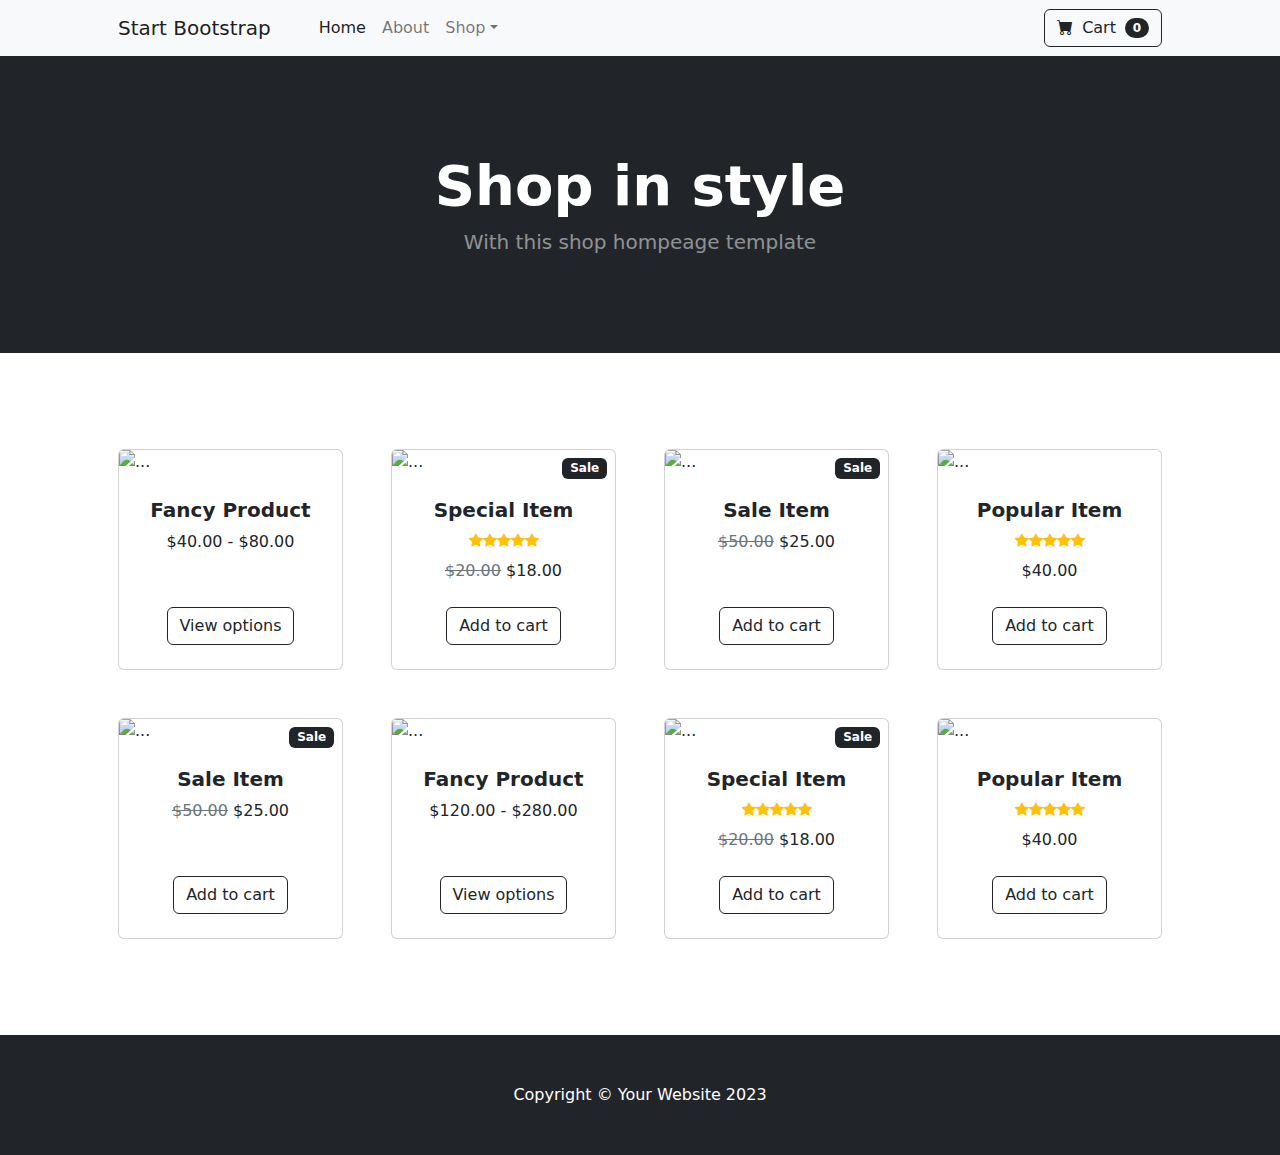
==== index.html @ 6b8b7071 "Definiendo area de trabajo" ====
<!DOCTYPE html>
<html lang="en">
  <head>
    <meta charset="utf-8" />
    <meta
      name="viewport"
      content="width=device-width, initial-scale=1, shrink-to-fit=no"
    />
    <meta name="description" content="" />
    <meta name="author" content="" />
    <title>Shop Homepage - Start Bootstrap Template</title>
    <!-- Favicon-->
    <link rel="icon" type="image/x-icon" href="assets/favicon.ico" />
    <!-- Bootstrap icons-->
    <link
      href="https://cdn.jsdelivr.net/npm/bootstrap-icons@1.5.0/font/bootstrap-icons.css"
      rel="stylesheet"
    />
    <!-- Core theme CSS (includes Bootstrap)-->
    <link href="css/styles.css" rel="stylesheet" />
  </head>
  <body>
    <!-- Navigation-->
    <nav class="navbar navbar-expand-lg navbar-light bg-light">
      <div class="container px-4 px-lg-5">
        <a class="navbar-brand" href="#!">Start Bootstrap</a>
        <button
          class="navbar-toggler"
          type="button"
          data-bs-toggle="collapse"
          data-bs-target="#navbarSupportedContent"
          aria-controls="navbarSupportedContent"
          aria-expanded="false"
          aria-label="Toggle navigation"
        >
          <span class="navbar-toggler-icon"></span>
        </button>
        <div class="collapse navbar-collapse" id="navbarSupportedContent">
          <ul class="navbar-nav me-auto mb-2 mb-lg-0 ms-lg-4">
            <li class="nav-item">
              <a class="nav-link active" aria-current="page" href="#!">Home</a>
            </li>
            <li class="nav-item"><a class="nav-link" href="#!">About</a></li>
            <li class="nav-item dropdown">
              <a
                class="nav-link dropdown-toggle"
                id="navbarDropdown"
                href="#"
                role="button"
                data-bs-toggle="dropdown"
                aria-expanded="false"
                >Shop</a
              >
              <ul class="dropdown-menu" aria-labelledby="navbarDropdown">
                <li><a class="dropdown-item" href="#!">All Products</a></li>
                <li><hr class="dropdown-divider" /></li>
                <li><a class="dropdown-item" href="#!">Popular Items</a></li>
                <li><a class="dropdown-item" href="#!">New Arrivals</a></li>
              </ul>
            </li>
          </ul>
          <form class="d-flex">
            <button class="btn btn-outline-dark" type="submit">
              <i class="bi-cart-fill me-1"></i>
              Cart
              <span class="badge bg-dark text-white ms-1 rounded-pill">0</span>
            </button>
          </form>
        </div>
      </div>
    </nav>
    <!-- Header-->
    <header class="bg-dark py-5">
      <div class="container px-4 px-lg-5 my-5">
        <div class="text-center text-white">
          <h1 class="display-4 fw-bolder">Shop in style</h1>
          <p class="lead fw-normal text-white-50 mb-0">
            With this shop hompeage template
          </p>
        </div>
      </div>
    </header>
    <!-- Section-->
    <section class="py-5">
      <div class="container px-4 px-lg-5 mt-5">
        <div
          class="row gx-4 gx-lg-5 row-cols-2 row-cols-md-3 row-cols-xl-4 justify-content-center"
        >
          <div class="col mb-5">
            <div class="card h-100">
              <!-- Product image-->
              <img
                class="card-img-top"
                src="https://dummyimage.com/450x300/dee2e6/6c757d.jpg"
                alt="..."
              />
              <!-- Product details-->
              <div class="card-body p-4">
                <div class="text-center">
                  <!-- Product name-->
                  <h5 class="fw-bolder">Fancy Product</h5>
                  <!-- Product price-->
                  $40.00 - $80.00
                </div>
              </div>
              <!-- Product actions-->
              <div class="card-footer p-4 pt-0 border-top-0 bg-transparent">
                <div class="text-center">
                  <a class="btn btn-outline-dark mt-auto" href="#"
                    >View options</a
                  >
                </div>
              </div>
            </div>
          </div>
          <div class="col mb-5">
            <div class="card h-100">
              <!-- Sale badge-->
              <div
                class="badge bg-dark text-white position-absolute"
                style="top: 0.5rem; right: 0.5rem"
              >
                Sale
              </div>
              <!-- Product image-->
              <img
                class="card-img-top"
                src="https://dummyimage.com/450x300/dee2e6/6c757d.jpg"
                alt="..."
              />
              <!-- Product details-->
              <div class="card-body p-4">
                <div class="text-center">
                  <!-- Product name-->
                  <h5 class="fw-bolder">Special Item</h5>
                  <!-- Product reviews-->
                  <div
                    class="d-flex justify-content-center small text-warning mb-2"
                  >
                    <div class="bi-star-fill"></div>
                    <div class="bi-star-fill"></div>
                    <div class="bi-star-fill"></div>
                    <div class="bi-star-fill"></div>
                    <div class="bi-star-fill"></div>
                  </div>
                  <!-- Product price-->
                  <span class="text-muted text-decoration-line-through"
                    >$20.00</span
                  >
                  $18.00
                </div>
              </div>
              <!-- Product actions-->
              <div class="card-footer p-4 pt-0 border-top-0 bg-transparent">
                <div class="text-center">
                  <a class="btn btn-outline-dark mt-auto" href="#"
                    >Add to cart</a
                  >
                </div>
              </div>
            </div>
          </div>
          <div class="col mb-5">
            <div class="card h-100">
              <!-- Sale badge-->
              <div
                class="badge bg-dark text-white position-absolute"
                style="top: 0.5rem; right: 0.5rem"
              >
                Sale
              </div>
              <!-- Product image-->
              <img
                class="card-img-top"
                src="https://dummyimage.com/450x300/dee2e6/6c757d.jpg"
                alt="..."
              />
              <!-- Product details-->
              <div class="card-body p-4">
                <div class="text-center">
                  <!-- Product name-->
                  <h5 class="fw-bolder">Sale Item</h5>
                  <!-- Product price-->
                  <span class="text-muted text-decoration-line-through"
                    >$50.00</span
                  >
                  $25.00
                </div>
              </div>
              <!-- Product actions-->
              <div class="card-footer p-4 pt-0 border-top-0 bg-transparent">
                <div class="text-center">
                  <a class="btn btn-outline-dark mt-auto" href="#"
                    >Add to cart</a
                  >
                </div>
              </div>
            </div>
          </div>
          <div class="col mb-5">
            <div class="card h-100">
              <!-- Product image-->
              <img
                class="card-img-top"
                src="https://dummyimage.com/450x300/dee2e6/6c757d.jpg"
                alt="..."
              />
              <!-- Product details-->
              <div class="card-body p-4">
                <div class="text-center">
                  <!-- Product name-->
                  <h5 class="fw-bolder">Popular Item</h5>
                  <!-- Product reviews-->
                  <div
                    class="d-flex justify-content-center small text-warning mb-2"
                  >
                    <div class="bi-star-fill"></div>
                    <div class="bi-star-fill"></div>
                    <div class="bi-star-fill"></div>
                    <div class="bi-star-fill"></div>
                    <div class="bi-star-fill"></div>
                  </div>
                  <!-- Product price-->
                  $40.00
                </div>
              </div>
              <!-- Product actions-->
              <div class="card-footer p-4 pt-0 border-top-0 bg-transparent">
                <div class="text-center">
                  <a class="btn btn-outline-dark mt-auto" href="#"
                    >Add to cart</a
                  >
                </div>
              </div>
            </div>
          </div>
          <div class="col mb-5">
            <div class="card h-100">
              <!-- Sale badge-->
              <div
                class="badge bg-dark text-white position-absolute"
                style="top: 0.5rem; right: 0.5rem"
              >
                Sale
              </div>
              <!-- Product image-->
              <img
                class="card-img-top"
                src="https://dummyimage.com/450x300/dee2e6/6c757d.jpg"
                alt="..."
              />
              <!-- Product details-->
              <div class="card-body p-4">
                <div class="text-center">
                  <!-- Product name-->
                  <h5 class="fw-bolder">Sale Item</h5>
                  <!-- Product price-->
                  <span class="text-muted text-decoration-line-through"
                    >$50.00</span
                  >
                  $25.00
                </div>
              </div>
              <!-- Product actions-->
              <div class="card-footer p-4 pt-0 border-top-0 bg-transparent">
                <div class="text-center">
                  <a class="btn btn-outline-dark mt-auto" href="#"
                    >Add to cart</a
                  >
                </div>
              </div>
            </div>
          </div>
          <div class="col mb-5">
            <div class="card h-100">
              <!-- Product image-->
              <img
                class="card-img-top"
                src="https://dummyimage.com/450x300/dee2e6/6c757d.jpg"
                alt="..."
              />
              <!-- Product details-->
              <div class="card-body p-4">
                <div class="text-center">
                  <!-- Product name-->
                  <h5 class="fw-bolder">Fancy Product</h5>
                  <!-- Product price-->
                  $120.00 - $280.00
                </div>
              </div>
              <!-- Product actions-->
              <div class="card-footer p-4 pt-0 border-top-0 bg-transparent">
                <div class="text-center">
                  <a class="btn btn-outline-dark mt-auto" href="#"
                    >View options</a
                  >
                </div>
              </div>
            </div>
          </div>
          <div class="col mb-5">
            <div class="card h-100">
              <!-- Sale badge-->
              <div
                class="badge bg-dark text-white position-absolute"
                style="top: 0.5rem; right: 0.5rem"
              >
                Sale
              </div>
              <!-- Product image-->
              <img
                class="card-img-top"
                src="https://dummyimage.com/450x300/dee2e6/6c757d.jpg"
                alt="..."
              />
              <!-- Product details-->
              <div class="card-body p-4">
                <div class="text-center">
                  <!-- Product name-->
                  <h5 class="fw-bolder">Special Item</h5>
                  <!-- Product reviews-->
                  <div
                    class="d-flex justify-content-center small text-warning mb-2"
                  >
                    <div class="bi-star-fill"></div>
                    <div class="bi-star-fill"></div>
                    <div class="bi-star-fill"></div>
                    <div class="bi-star-fill"></div>
                    <div class="bi-star-fill"></div>
                  </div>
                  <!-- Product price-->
                  <span class="text-muted text-decoration-line-through"
                    >$20.00</span
                  >
                  $18.00
                </div>
              </div>
              <!-- Product actions-->
              <div class="card-footer p-4 pt-0 border-top-0 bg-transparent">
                <div class="text-center">
                  <a class="btn btn-outline-dark mt-auto" href="#"
                    >Add to cart</a
                  >
                </div>
              </div>
            </div>
          </div>
          <div class="col mb-5">
            <div class="card h-100">
              <!-- Product image-->
              <img
                class="card-img-top"
                src="https://dummyimage.com/450x300/dee2e6/6c757d.jpg"
                alt="..."
              />
              <!-- Product details-->
              <div class="card-body p-4">
                <div class="text-center">
                  <!-- Product name-->
                  <h5 class="fw-bolder">Popular Item</h5>
                  <!-- Product reviews-->
                  <div
                    class="d-flex justify-content-center small text-warning mb-2"
                  >
                    <div class="bi-star-fill"></div>
                    <div class="bi-star-fill"></div>
                    <div class="bi-star-fill"></div>
                    <div class="bi-star-fill"></div>
                    <div class="bi-star-fill"></div>
                  </div>
                  <!-- Product price-->
                  $40.00
                </div>
              </div>
              <!-- Product actions-->
              <div class="card-footer p-4 pt-0 border-top-0 bg-transparent">
                <div class="text-center">
                  <a class="btn btn-outline-dark mt-auto" href="#"
                    >Add to cart</a
                  >
                </div>
              </div>
            </div>
          </div>
        </div>
      </div>
    </section>
    <!-- Footer-->
    <footer class="py-5 bg-dark">
      <div class="container">
        <p class="m-0 text-center text-white">
          Copyright &copy; Your Website 2023
        </p>
      </div>
    </footer>
    <!-- Bootstrap core JS-->
    <script src="https://cdn.jsdelivr.net/npm/bootstrap@5.2.3/dist/js/bootstrap.bundle.min.js"></script>
    <!-- Core theme JS-->
    <script src="js/scripts.js"></script>
  </body>
</html>
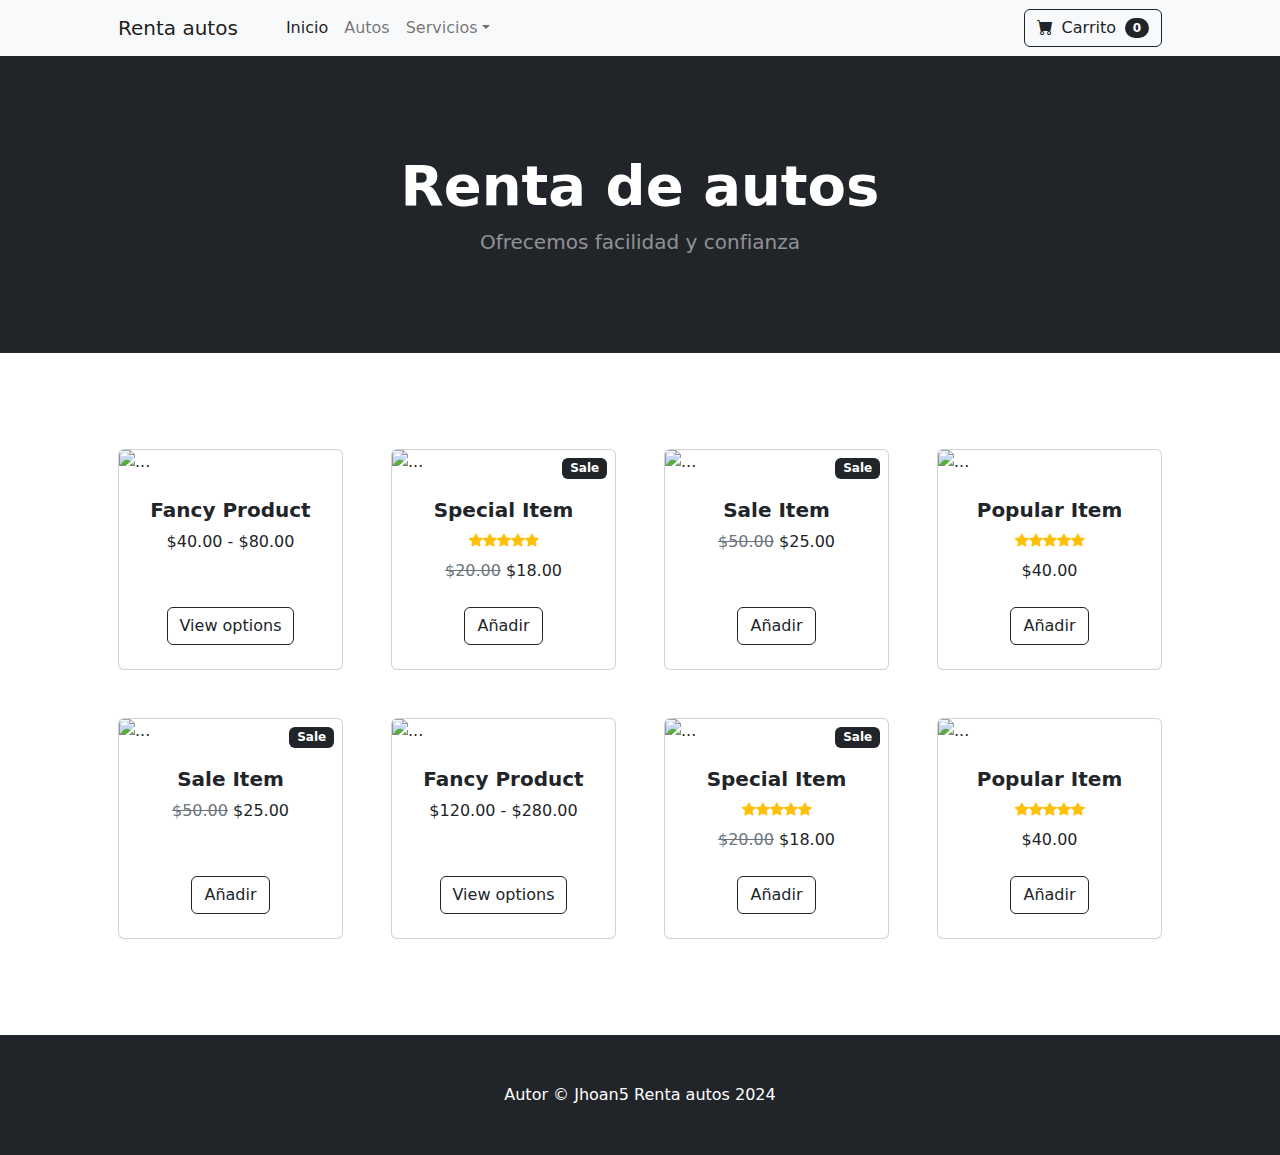
==== commit 494af0a7: "Agrego páginas de servicio de mantenimiento" ====
--- a/index.html
+++ b/index.html
@@ -1,5 +1,5 @@
 <!DOCTYPE html>
-<html lang="en">
+<html lang="es">
   <head>
     <meta charset="utf-8" />
     <meta
@@ -8,7 +8,7 @@
     />
     <meta name="description" content="" />
     <meta name="author" content="" />
-    <title>Shop Homepage - Start Bootstrap Template</title>
+    <title>renta autos</title>
     <!-- Favicon-->
     <link rel="icon" type="image/x-icon" href="assets/favicon.ico" />
     <!-- Bootstrap icons-->
@@ -23,7 +23,7 @@
     <!-- Navigation-->
     <nav class="navbar navbar-expand-lg navbar-light bg-light">
       <div class="container px-4 px-lg-5">
-        <a class="navbar-brand" href="#!">Start Bootstrap</a>
+        <a class="navbar-brand" href="#!">Renta autos</a>
         <button
           class="navbar-toggler"
           type="button"
@@ -38,9 +38,9 @@
         <div class="collapse navbar-collapse" id="navbarSupportedContent">
           <ul class="navbar-nav me-auto mb-2 mb-lg-0 ms-lg-4">
             <li class="nav-item">
-              <a class="nav-link active" aria-current="page" href="#!">Home</a>
+              <a class="nav-link active" aria-current="page" href="./index.html">Inicio</a>
             </li>
-            <li class="nav-item"><a class="nav-link" href="#!">About</a></li>
+            <li class="nav-item"><a class="nav-link" href="./index.html#autos">Autos</a></li>
             <li class="nav-item dropdown">
               <a
                 class="nav-link dropdown-toggle"
@@ -49,20 +49,19 @@
                 role="button"
                 data-bs-toggle="dropdown"
                 aria-expanded="false"
-                >Shop</a
+                >Servicios</a
               >
               <ul class="dropdown-menu" aria-labelledby="navbarDropdown">
-                <li><a class="dropdown-item" href="#!">All Products</a></li>
-                <li><hr class="dropdown-divider" /></li>
-                <li><a class="dropdown-item" href="#!">Popular Items</a></li>
-                <li><a class="dropdown-item" href="#!">New Arrivals</a></li>
+                <li><a class="dropdown-item" href="./mantenimiento.html">Mantenimiento</a></li>
+                <li><a class="dropdown-item" href="./alineacionYbalanceo.html">Alineación y balanceo</a></li>
+                <li><a class="dropdown-item" href="./montallantas.html">Montallantas</a></li>
               </ul>
             </li>
           </ul>
           <form class="d-flex">
-            <button class="btn btn-outline-dark" type="submit">
+            <button class="btn btn-outline-dark" type="button">
               <i class="bi-cart-fill me-1"></i>
-              Cart
+              Carrito
               <span class="badge bg-dark text-white ms-1 rounded-pill">0</span>
             </button>
           </form>
@@ -73,15 +72,15 @@
     <header class="bg-dark py-5">
       <div class="container px-4 px-lg-5 my-5">
         <div class="text-center text-white">
-          <h1 class="display-4 fw-bolder">Shop in style</h1>
+          <h1 class="display-4 fw-bolder">Renta de autos</h1>
           <p class="lead fw-normal text-white-50 mb-0">
-            With this shop hompeage template
+            Ofrecemos facilidad y confianza
           </p>
         </div>
       </div>
     </header>
     <!-- Section-->
-    <section class="py-5">
+    <section class="py-5" id="autos">
       <div class="container px-4 px-lg-5 mt-5">
         <div
           class="row gx-4 gx-lg-5 row-cols-2 row-cols-md-3 row-cols-xl-4 justify-content-center"
@@ -154,7 +153,7 @@
               <div class="card-footer p-4 pt-0 border-top-0 bg-transparent">
                 <div class="text-center">
                   <a class="btn btn-outline-dark mt-auto" href="#"
-                    >Add to cart</a
+                    >Añadir</a
                   >
                 </div>
               </div>
@@ -191,7 +190,7 @@
               <div class="card-footer p-4 pt-0 border-top-0 bg-transparent">
                 <div class="text-center">
                   <a class="btn btn-outline-dark mt-auto" href="#"
-                    >Add to cart</a
+                    >Añadir</a
                   >
                 </div>
               </div>
@@ -228,7 +227,7 @@
               <div class="card-footer p-4 pt-0 border-top-0 bg-transparent">
                 <div class="text-center">
                   <a class="btn btn-outline-dark mt-auto" href="#"
-                    >Add to cart</a
+                    >Añadir</a
                   >
                 </div>
               </div>
@@ -265,7 +264,7 @@
               <div class="card-footer p-4 pt-0 border-top-0 bg-transparent">
                 <div class="text-center">
                   <a class="btn btn-outline-dark mt-auto" href="#"
-                    >Add to cart</a
+                    >Añadir</a
                   >
                 </div>
               </div>
@@ -339,7 +338,7 @@
               <div class="card-footer p-4 pt-0 border-top-0 bg-transparent">
                 <div class="text-center">
                   <a class="btn btn-outline-dark mt-auto" href="#"
-                    >Add to cart</a
+                    >Añadir</a
                   >
                 </div>
               </div>
@@ -376,7 +375,7 @@
               <div class="card-footer p-4 pt-0 border-top-0 bg-transparent">
                 <div class="text-center">
                   <a class="btn btn-outline-dark mt-auto" href="#"
-                    >Add to cart</a
+                    >Añadir</a
                   >
                 </div>
               </div>
@@ -389,7 +388,7 @@
     <footer class="py-5 bg-dark">
       <div class="container">
         <p class="m-0 text-center text-white">
-          Copyright &copy; Your Website 2023
+          Autor &copy; Jhoan5 Renta autos 2024
         </p>
       </div>
     </footer>
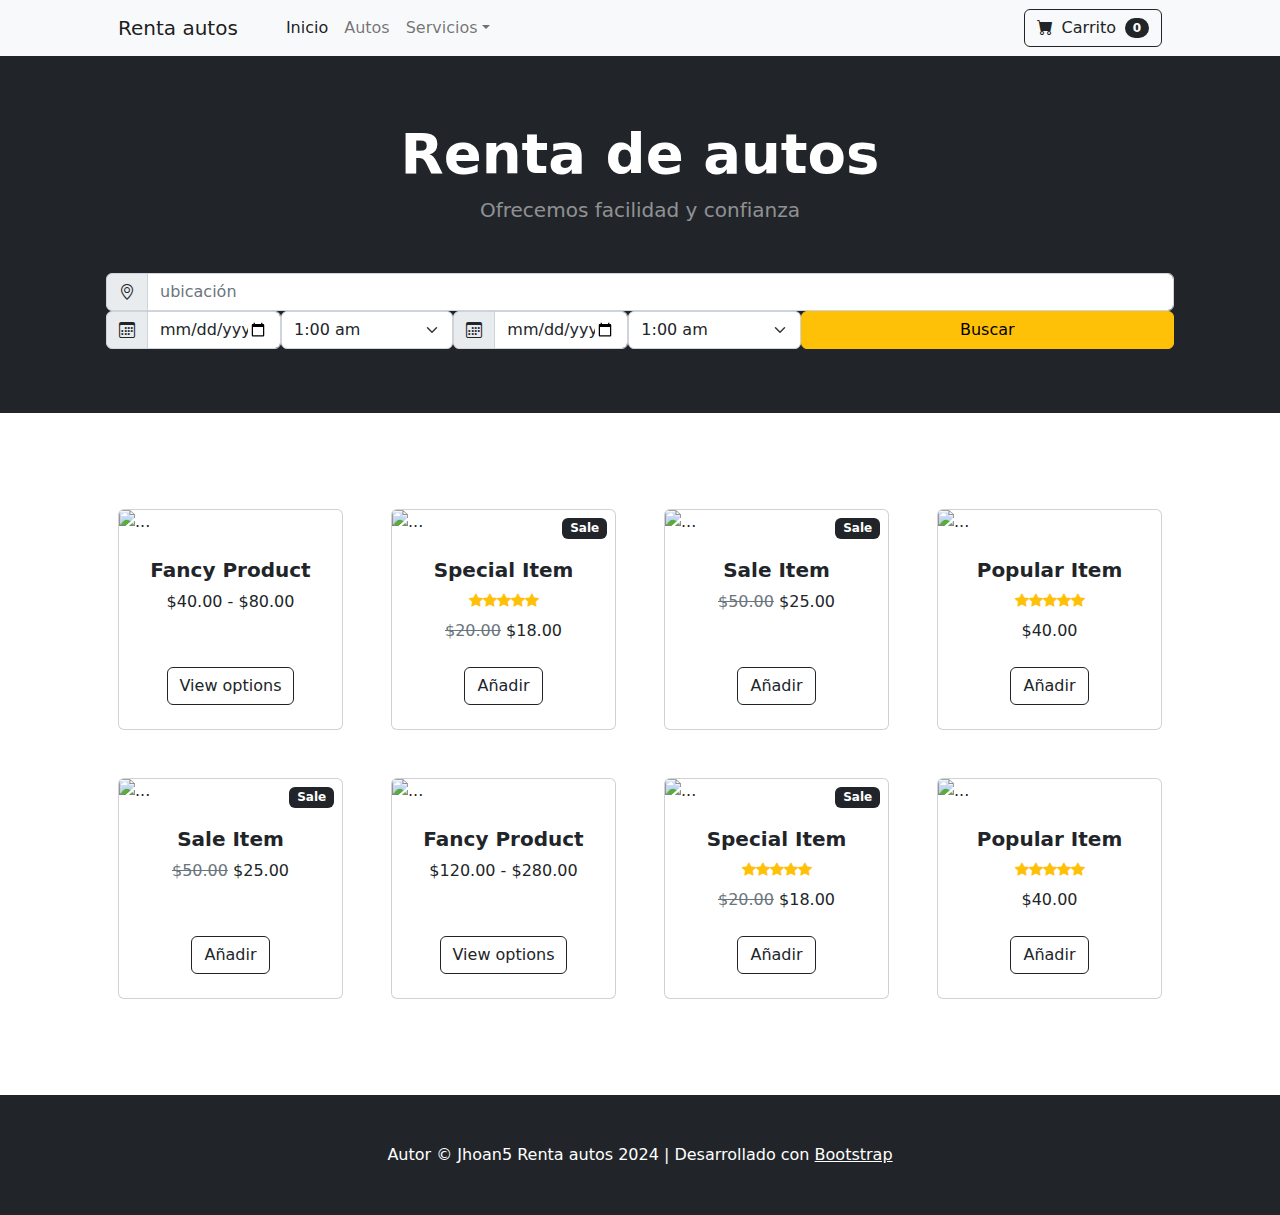
==== commit 35912c69: "Agrego formulario de busqueda" ====
--- a/index.html
+++ b/index.html
@@ -38,9 +38,13 @@
         <div class="collapse navbar-collapse" id="navbarSupportedContent">
           <ul class="navbar-nav me-auto mb-2 mb-lg-0 ms-lg-4">
             <li class="nav-item">
-              <a class="nav-link active" aria-current="page" href="./index.html">Inicio</a>
+              <a class="nav-link active" aria-current="page" href="./index.html"
+                >Inicio</a
+              >
             </li>
-            <li class="nav-item"><a class="nav-link" href="./index.html#autos">Autos</a></li>
+            <li class="nav-item">
+              <a class="nav-link" href="./index.html#autos">Autos</a>
+            </li>
             <li class="nav-item dropdown">
               <a
                 class="nav-link dropdown-toggle"
@@ -52,9 +56,21 @@
                 >Servicios</a
               >
               <ul class="dropdown-menu" aria-labelledby="navbarDropdown">
-                <li><a class="dropdown-item" href="./mantenimiento.html">Mantenimiento</a></li>
-                <li><a class="dropdown-item" href="./alineacionYbalanceo.html">Alineación y balanceo</a></li>
-                <li><a class="dropdown-item" href="./montallantas.html">Montallantas</a></li>
+                <li>
+                  <a class="dropdown-item" href="./mantenimiento.html"
+                    >Mantenimiento</a
+                  >
+                </li>
+                <li>
+                  <a class="dropdown-item" href="./alineacionYbalanceo.html"
+                    >Alineación y balanceo</a
+                  >
+                </li>
+                <li>
+                  <a class="dropdown-item" href="./montallantas.html"
+                    >Montallantas</a
+                  >
+                </li>
               </ul>
             </li>
           </ul>
@@ -70,12 +86,88 @@
     </nav>
     <!-- Header-->
     <header class="bg-dark py-5">
-      <div class="container px-4 px-lg-5 my-5">
+      <div class="container px-3 px-lg-5 my-3">
         <div class="text-center text-white">
           <h1 class="display-4 fw-bolder">Renta de autos</h1>
           <p class="lead fw-normal text-white-50 mb-0">
             Ofrecemos facilidad y confianza
           </p>
+          <form class="row pt-5">
+            <div class="input-group p-0 col-lg-3">
+              <span class="bi bi-geo-alt input-group-text"></span>
+              <input type="text" class="form-control" placeholder="ubicación" />
+            </div>
+
+            <div class="d-flex col p-0">
+              <div class="input-group p-0 col">
+                <span class="bi bi-calendar3 input-group-text"></span>
+                <input type="date" class="form-control" />
+              </div>
+              <div class="input-group p-0 col">
+                <select class="form-select">
+                  <option value="">1:00 am</option>
+                  <option value="">2:00 am</option>
+                  <option value="">3:00 am</option>
+                  <option value="">4:00 am</option>
+                  <option value="">5:00 am</option>
+                  <option value="">6:00 am</option>
+                  <option value="">7:00 am</option>
+                  <option value="">8:00 am</option>
+                  <option value="">9:00 am</option>
+                  <option value="">10:00 am</option>
+                  <option value="">11:00 am</option>
+                  <option value="">Medio dia</option>
+                  <option value="">1:00 pm</option>
+                  <option value="">2:00 pm</option>
+                  <option value="">3:00 pm</option>
+                  <option value="">4:00 pm</option>
+                  <option value="">5:00 pm</option>
+                  <option value="">6:00 pm</option>
+                  <option value="">7:00 pm</option>
+                  <option value="">8:00 pm</option>
+                  <option value="">9:00 pm</option>
+                  <option value="">10:00 pm</option>
+                  <option value="">11:00 pm</option>
+                  <option value="">Media noche</option>
+                </select>
+              </div>
+            </div>
+            <div class="d-flex col p-0">
+              <div class="input-group p-0 col">
+                <span class="bi bi-calendar3 input-group-text"></span>
+                <input type="date" class="form-control" />
+              </div>
+              <div class="input-group p-0 col">
+                <select class="form-select">
+                  <option value="">1:00 am</option>
+                  <option value="">2:00 am</option>
+                  <option value="">3:00 am</option>
+                  <option value="">4:00 am</option>
+                  <option value="">5:00 am</option>
+                  <option value="">6:00 am</option>
+                  <option value="">7:00 am</option>
+                  <option value="">8:00 am</option>
+                  <option value="">9:00 am</option>
+                  <option value="">10:00 am</option>
+                  <option value="">11:00 am</option>
+                  <option value="">Medio dia</option>
+                  <option value="">1:00 pm</option>
+                  <option value="">2:00 pm</option>
+                  <option value="">3:00 pm</option>
+                  <option value="">4:00 pm</option>
+                  <option value="">5:00 pm</option>
+                  <option value="">6:00 pm</option>
+                  <option value="">7:00 pm</option>
+                  <option value="">8:00 pm</option>
+                  <option value="">9:00 pm</option>
+                  <option value="">10:00 pm</option>
+                  <option value="">11:00 pm</option>
+                  <option value="">Media noche</option>
+                </select>
+              </div>
+            </div>
+            <button type="button" class="btn btn-warning col">Buscar</button>
+          </form>
         </div>
       </div>
     </header>
@@ -152,9 +244,7 @@
               <!-- Product actions-->
               <div class="card-footer p-4 pt-0 border-top-0 bg-transparent">
                 <div class="text-center">
-                  <a class="btn btn-outline-dark mt-auto" href="#"
-                    >Añadir</a
-                  >
+                  <a class="btn btn-outline-dark mt-auto" href="#">Añadir</a>
                 </div>
               </div>
             </div>
@@ -189,9 +279,7 @@
               <!-- Product actions-->
               <div class="card-footer p-4 pt-0 border-top-0 bg-transparent">
                 <div class="text-center">
-                  <a class="btn btn-outline-dark mt-auto" href="#"
-                    >Añadir</a
-                  >
+                  <a class="btn btn-outline-dark mt-auto" href="#">Añadir</a>
                 </div>
               </div>
             </div>
@@ -226,9 +314,7 @@
               <!-- Product actions-->
               <div class="card-footer p-4 pt-0 border-top-0 bg-transparent">
                 <div class="text-center">
-                  <a class="btn btn-outline-dark mt-auto" href="#"
-                    >Añadir</a
-                  >
+                  <a class="btn btn-outline-dark mt-auto" href="#">Añadir</a>
                 </div>
               </div>
             </div>
@@ -263,9 +349,7 @@
               <!-- Product actions-->
               <div class="card-footer p-4 pt-0 border-top-0 bg-transparent">
                 <div class="text-center">
-                  <a class="btn btn-outline-dark mt-auto" href="#"
-                    >Añadir</a
-                  >
+                  <a class="btn btn-outline-dark mt-auto" href="#">Añadir</a>
                 </div>
               </div>
             </div>
@@ -337,9 +421,7 @@
               <!-- Product actions-->
               <div class="card-footer p-4 pt-0 border-top-0 bg-transparent">
                 <div class="text-center">
-                  <a class="btn btn-outline-dark mt-auto" href="#"
-                    >Añadir</a
-                  >
+                  <a class="btn btn-outline-dark mt-auto" href="#">Añadir</a>
                 </div>
               </div>
             </div>
@@ -374,9 +456,7 @@
               <!-- Product actions-->
               <div class="card-footer p-4 pt-0 border-top-0 bg-transparent">
                 <div class="text-center">
-                  <a class="btn btn-outline-dark mt-auto" href="#"
-                    >Añadir</a
-                  >
+                  <a class="btn btn-outline-dark mt-auto" href="#">Añadir</a>
                 </div>
               </div>
             </div>
@@ -388,7 +468,7 @@
     <footer class="py-5 bg-dark">
       <div class="container">
         <p class="m-0 text-center text-white">
-          Autor &copy; Jhoan5 Renta autos 2024
+          Autor &copy; Jhoan5 Renta autos 2024 | Desarrollado con <a href="https://getbootstrap.com/" class="text-white" target="_blank">Bootstrap</a>
         </p>
       </div>
     </footer>
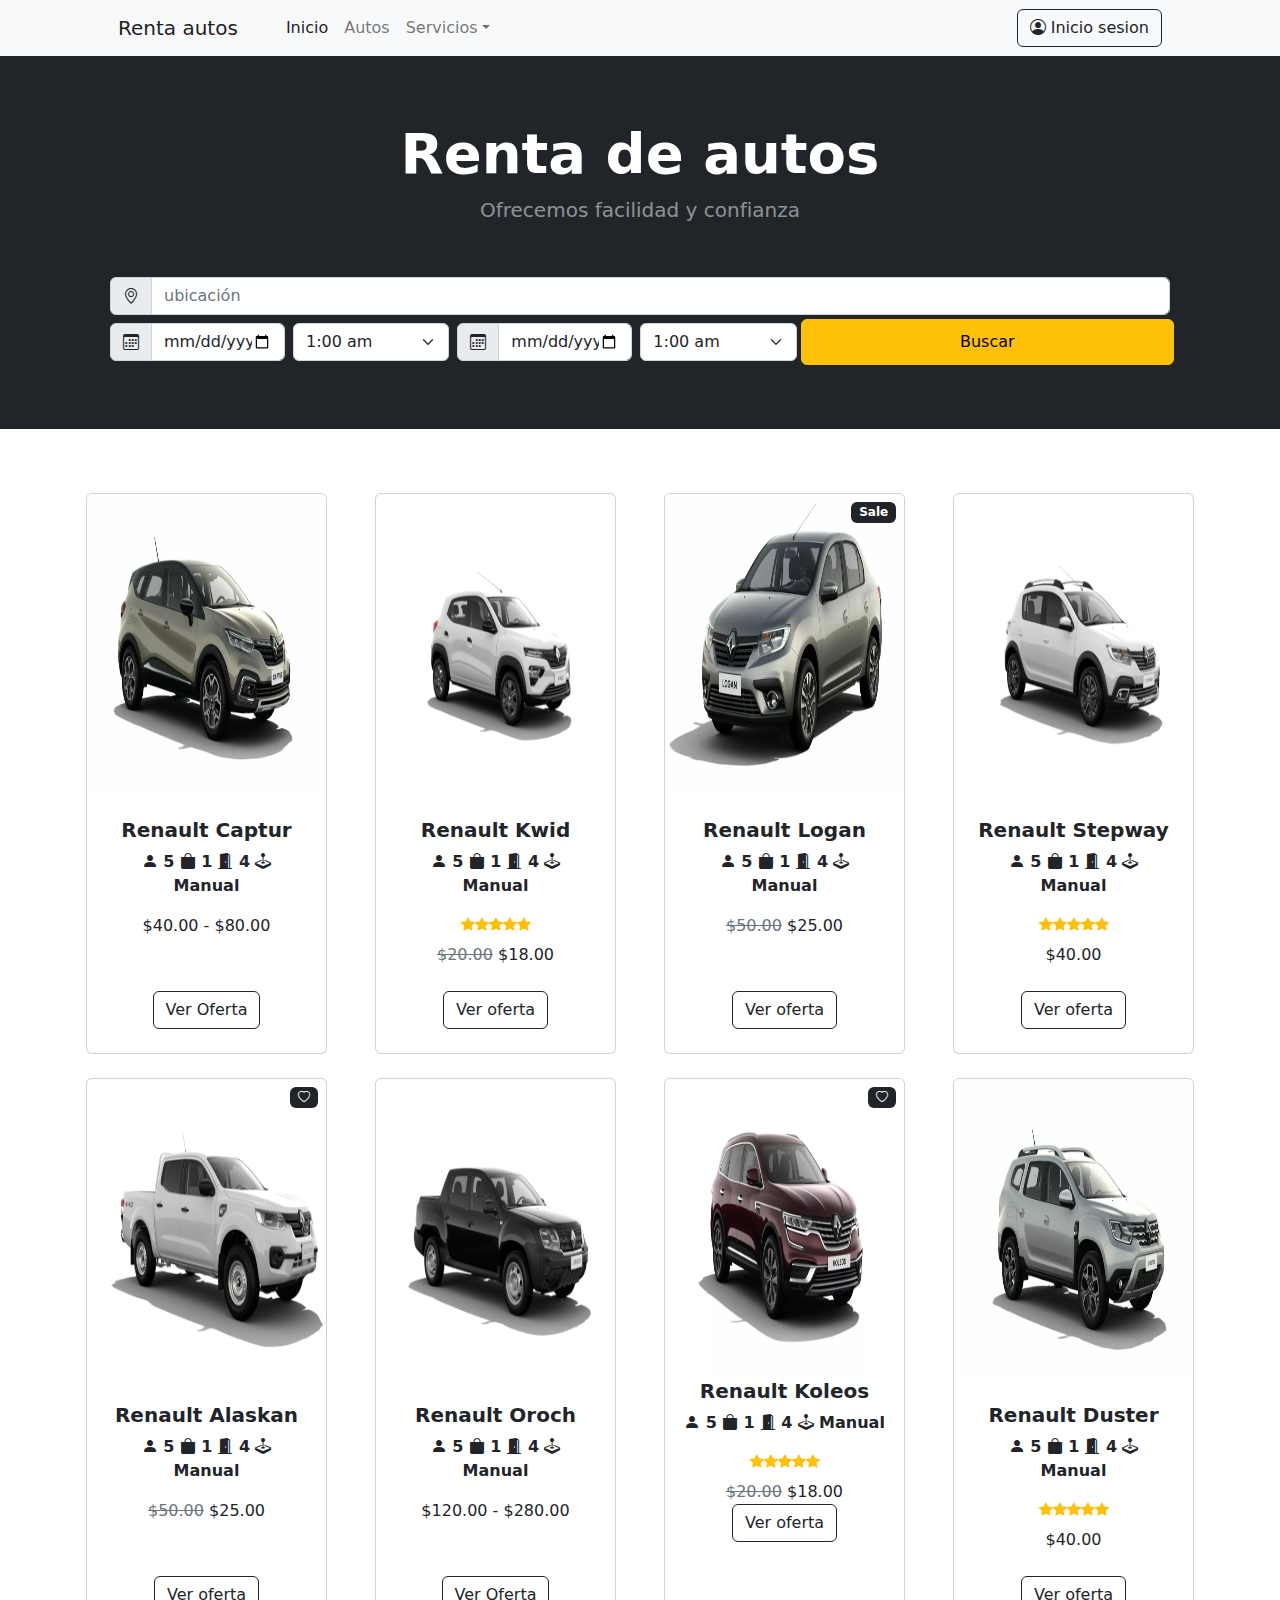
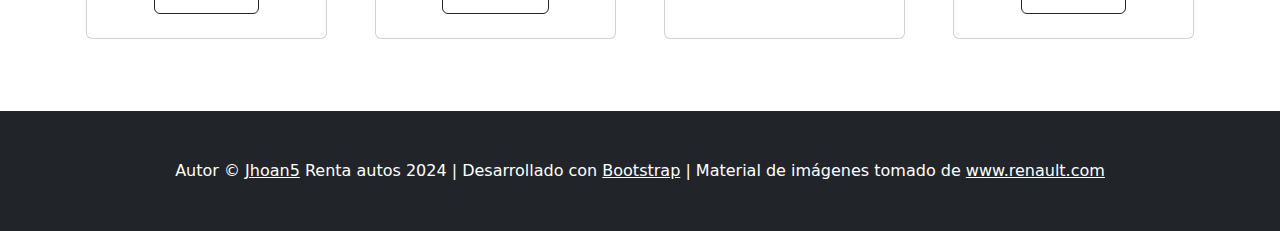
==== commit 0a5e8e0b: "Añadi imagenes y modifique el contenido html" ====
--- a/index.html
+++ b/index.html
@@ -57,17 +57,19 @@
               >
               <ul class="dropdown-menu" aria-labelledby="navbarDropdown">
                 <li>
-                  <a class="dropdown-item" href="./mantenimiento.html"
+                  <a class="dropdown-item" href="./html/mantenimiento.html"
                     >Mantenimiento</a
                   >
                 </li>
                 <li>
-                  <a class="dropdown-item" href="./alineacionYbalanceo.html"
+                  <a
+                    class="dropdown-item"
+                    href="./html/alineacionYbalanceo.html"
                     >Alineación y balanceo</a
                   >
                 </li>
                 <li>
-                  <a class="dropdown-item" href="./montallantas.html"
+                  <a class="dropdown-item" href="./html/montallantas.html"
                     >Montallantas</a
                   >
                 </li>
@@ -76,9 +78,8 @@
           </ul>
           <form class="d-flex">
             <button class="btn btn-outline-dark" type="button">
-              <i class="bi-cart-fill me-1"></i>
-              Carrito
-              <span class="badge bg-dark text-white ms-1 rounded-pill">0</span>
+              <i class="bi bi-person-circle"></i>
+              Inicio sesion
             </button>
           </form>
         </div>
@@ -93,17 +94,17 @@
             Ofrecemos facilidad y confianza
           </p>
           <form class="row pt-5">
-            <div class="input-group p-0 col-lg-3">
+            <div class="input-group px-1 py-1 col-lg-3">
               <span class="bi bi-geo-alt input-group-text"></span>
               <input type="text" class="form-control" placeholder="ubicación" />
             </div>
 
             <div class="d-flex col p-0">
-              <div class="input-group p-0 col">
+              <div class="input-group px-1 py-1 col">
                 <span class="bi bi-calendar3 input-group-text"></span>
                 <input type="date" class="form-control" />
               </div>
-              <div class="input-group p-0 col">
+              <div class="input-group px-1 py-1 col">
                 <select class="form-select">
                   <option value="">1:00 am</option>
                   <option value="">2:00 am</option>
@@ -133,11 +134,11 @@
               </div>
             </div>
             <div class="d-flex col p-0">
-              <div class="input-group p-0 col">
+              <div class="input-group px-1 py-1 col">
                 <span class="bi bi-calendar3 input-group-text"></span>
                 <input type="date" class="form-control" />
               </div>
-              <div class="input-group p-0 col">
+              <div class="input-group px-1 py-1 col">
                 <select class="form-select">
                   <option value="">1:00 am</option>
                   <option value="">2:00 am</option>
@@ -173,23 +174,32 @@
     </header>
     <!-- Section-->
     <section class="py-5" id="autos">
-      <div class="container px-4 px-lg-5 mt-5">
+      <div class="container px-3 px-lg-3 mt-3">
         <div
           class="row gx-4 gx-lg-5 row-cols-2 row-cols-md-3 row-cols-xl-4 justify-content-center"
         >
-          <div class="col mb-5">
-            <div class="card h-100">
-              <!-- Product image-->
-              <img
-                class="card-img-top"
-                src="https://dummyimage.com/450x300/dee2e6/6c757d.jpg"
-                alt="..."
-              />
-              <!-- Product details-->
-              <div class="card-body p-4">
-                <div class="text-center">
-                  <!-- Product name-->
-                  <h5 class="fw-bolder">Fancy Product</h5>
+          <div class="col mb-4">
+            <div class="card h-100">
+              <!-- Product image-->
+              <img
+                class="card-img-top"
+                src="./assets/img/renault_captur.webp"
+                alt="Renault Captur"
+                width="450px"
+                height="300px"
+              />
+              <!-- Product details-->
+              <div class="card-body p-4">
+                <div class="text-center">
+                  <!-- Product name-->
+                  <h5 class="fw-bolder">Renault Captur</h5>
+                  <!-- Product description -->
+                  <p>
+                    <b><span class="bi bi-person-fill"></span> 5</b>
+                    <b><span class="bi bi-bag-fill"></span> 1</b>
+                    <b><span class="bi bi-door-open-fill"></span> 4</b>
+                    <b><span class="bi bi-joystick"></span> Manual</b>
+                  </p>
                   <!-- Product price-->
                   $40.00 - $80.00
                 </div>
@@ -198,13 +208,63 @@
               <div class="card-footer p-4 pt-0 border-top-0 bg-transparent">
                 <div class="text-center">
                   <a class="btn btn-outline-dark mt-auto" href="#"
-                    >View options</a
-                  >
-                </div>
-              </div>
-            </div>
-          </div>
-          <div class="col mb-5">
+                    >Ver Oferta</a
+                  >
+                </div>
+              </div>
+            </div>
+          </div>
+          <div class="col mb-4">
+            <div class="card h-100">
+              <!-- Product image-->
+              <img
+                class="card-img-top"
+                src="./assets/img/renault_kwid.png"
+                alt="Renault kwid"
+                width="450px"
+                height="300px"
+              />
+              <!-- Product details-->
+              <div class="card-body p-4">
+                <div class="text-center">
+                  <!-- Product name-->
+                  <h5 class="fw-bolder">Renault Kwid</h5>
+                  <!-- Product description -->
+                  <p>
+                    <b><span class="bi bi-person-fill"></span> 5</b>
+                    <b><span class="bi bi-bag-fill"></span> 1</b>
+                    <b><span class="bi bi-door-open-fill"></span> 4</b>
+                    <b><span class="bi bi-joystick"></span> Manual</b>
+                  </p>
+
+                  <!-- Product reviews-->
+                  <div
+                    class="d-flex justify-content-center small text-warning mb-2"
+                  >
+                    <div class="bi-star-fill"></div>
+                    <div class="bi-star-fill"></div>
+                    <div class="bi-star-fill"></div>
+                    <div class="bi-star-fill"></div>
+                    <div class="bi-star-fill"></div>
+                  </div>
+                  <!-- Product price-->
+                  <span class="text-muted text-decoration-line-through"
+                    >$20.00</span
+                  >
+                  $18.00
+                </div>
+              </div>
+              <!-- Product actions-->
+              <div class="card-footer p-4 pt-0 border-top-0 bg-transparent">
+                <div class="text-center">
+                  <a class="btn btn-outline-dark mt-auto" href="#"
+                    >Ver oferta</a
+                  >
+                </div>
+              </div>
+            </div>
+          </div>
+          <div class="col mb-4">
             <div class="card h-100">
               <!-- Sale badge-->
               <div
@@ -216,14 +276,62 @@
               <!-- Product image-->
               <img
                 class="card-img-top"
-                src="https://dummyimage.com/450x300/dee2e6/6c757d.jpg"
-                alt="..."
-              />
-              <!-- Product details-->
-              <div class="card-body p-4">
-                <div class="text-center">
-                  <!-- Product name-->
-                  <h5 class="fw-bolder">Special Item</h5>
+                src="./assets/img/renault_logan.webp"
+                alt="Renault Logan"
+                width="450px"
+                height="300px"
+              />
+              <!-- Product details-->
+              <div class="card-body p-4">
+                <div class="text-center">
+                  <!-- Product name-->
+                  <h5 class="fw-bolder">Renault Logan</h5>
+                  <!-- Product description -->
+                  <p>
+                    <b><span class="bi bi-person-fill"></span> 5</b>
+                    <b><span class="bi bi-bag-fill"></span> 1</b>
+                    <b><span class="bi bi-door-open-fill"></span> 4</b>
+                    <b><span class="bi bi-joystick"></span> Manual</b>
+                  </p>
+                  <!-- Product price-->
+                  <span class="text-muted text-decoration-line-through"
+                    >$50.00</span
+                  >
+                  $25.00
+                </div>
+              </div>
+              <!-- Product actions-->
+              <div class="card-footer p-4 pt-0 border-top-0 bg-transparent">
+                <div class="text-center">
+                  <a class="btn btn-outline-dark mt-auto" href="#"
+                    >Ver oferta</a
+                  >
+                </div>
+              </div>
+            </div>
+          </div>
+          <div class="col mb-4">
+            <div class="card h-100">
+              <!-- Product image-->
+              <img
+                class="card-img-top"
+                src="./assets/img/renault_stepway.png"
+                alt="Renautl Stepway"
+                width="450px"
+                height="300px"
+              />
+              <!-- Product details-->
+              <div class="card-body p-4">
+                <div class="text-center">
+                  <!-- Product name-->
+                  <h5 class="fw-bolder">Renault Stepway</h5>
+                  <!-- Product description -->
+                  <p>
+                    <b><span class="bi bi-person-fill"></span> 5</b>
+                    <b><span class="bi bi-bag-fill"></span> 1</b>
+                    <b><span class="bi bi-door-open-fill"></span> 4</b>
+                    <b><span class="bi bi-joystick"></span> Manual</b>
+                  </p>
                   <!-- Product reviews-->
                   <div
                     class="d-flex justify-content-center small text-warning mb-2"
@@ -235,40 +343,48 @@
                     <div class="bi-star-fill"></div>
                   </div>
                   <!-- Product price-->
-                  <span class="text-muted text-decoration-line-through"
-                    >$20.00</span
-                  >
-                  $18.00
-                </div>
-              </div>
-              <!-- Product actions-->
-              <div class="card-footer p-4 pt-0 border-top-0 bg-transparent">
-                <div class="text-center">
-                  <a class="btn btn-outline-dark mt-auto" href="#">Añadir</a>
-                </div>
-              </div>
-            </div>
-          </div>
-          <div class="col mb-5">
+                  $40.00
+                </div>
+              </div>
+              <!-- Product actions-->
+              <div class="card-footer p-4 pt-0 border-top-0 bg-transparent">
+                <div class="text-center">
+                  <a class="btn btn-outline-dark mt-auto" href="#"
+                    >Ver oferta</a
+                  >
+                </div>
+              </div>
+            </div>
+          </div>
+          <div class="col mb-4">
             <div class="card h-100">
               <!-- Sale badge-->
               <div
                 class="badge bg-dark text-white position-absolute"
                 style="top: 0.5rem; right: 0.5rem"
               >
-                Sale
-              </div>
-              <!-- Product image-->
-              <img
-                class="card-img-top"
-                src="https://dummyimage.com/450x300/dee2e6/6c757d.jpg"
-                alt="..."
-              />
-              <!-- Product details-->
-              <div class="card-body p-4">
-                <div class="text-center">
-                  <!-- Product name-->
-                  <h5 class="fw-bolder">Sale Item</h5>
+                <span class="bi bi-heart"></span>
+              </div>
+              <!-- Product image-->
+              <img
+                class="card-img-top"
+                src="./assets/img/renault_alaskan.png"
+                alt="Renault Alaskan"
+                width="450px"
+                height="300px"
+              />
+              <!-- Product details-->
+              <div class="card-body p-4">
+                <div class="text-center">
+                  <!-- Product name-->
+                  <h5 class="fw-bolder">Renault Alaskan</h5>
+                  <!-- Product description -->
+                  <p>
+                    <b><span class="bi bi-person-fill"></span> 5</b>
+                    <b><span class="bi bi-bag-fill"></span> 1</b>
+                    <b><span class="bi bi-door-open-fill"></span> 4</b>
+                    <b><span class="bi bi-joystick"></span> Manual</b>
+                  </p>
                   <!-- Product price-->
                   <span class="text-muted text-decoration-line-through"
                     >$50.00</span
@@ -279,128 +395,78 @@
               <!-- Product actions-->
               <div class="card-footer p-4 pt-0 border-top-0 bg-transparent">
                 <div class="text-center">
-                  <a class="btn btn-outline-dark mt-auto" href="#">Añadir</a>
-                </div>
-              </div>
-            </div>
-          </div>
-          <div class="col mb-5">
-            <div class="card h-100">
-              <!-- Product image-->
-              <img
-                class="card-img-top"
-                src="https://dummyimage.com/450x300/dee2e6/6c757d.jpg"
-                alt="..."
-              />
-              <!-- Product details-->
-              <div class="card-body p-4">
-                <div class="text-center">
-                  <!-- Product name-->
-                  <h5 class="fw-bolder">Popular Item</h5>
-                  <!-- Product reviews-->
-                  <div
-                    class="d-flex justify-content-center small text-warning mb-2"
-                  >
-                    <div class="bi-star-fill"></div>
-                    <div class="bi-star-fill"></div>
-                    <div class="bi-star-fill"></div>
-                    <div class="bi-star-fill"></div>
-                    <div class="bi-star-fill"></div>
-                  </div>
-                  <!-- Product price-->
-                  $40.00
-                </div>
-              </div>
-              <!-- Product actions-->
-              <div class="card-footer p-4 pt-0 border-top-0 bg-transparent">
-                <div class="text-center">
-                  <a class="btn btn-outline-dark mt-auto" href="#">Añadir</a>
-                </div>
-              </div>
-            </div>
-          </div>
-          <div class="col mb-5">
+                  <a class="btn btn-outline-dark mt-auto" href="#"
+                    >Ver oferta</a
+                  >
+                </div>
+              </div>
+            </div>
+          </div>
+          <div class="col mb-4">
+            <div class="card h-100">
+              <!-- Product image-->
+              <img
+                class="card-img-top"
+                src="assets/img/renault_oroch.png"
+                alt="Renault Oroch"
+                width="450px"
+                height="300px"
+              />
+              <!-- Product details-->
+              <div class="card-body p-4">
+                <div class="text-center">
+                  <!-- Product name-->
+                  <h5 class="fw-bolder">Renault Oroch</h5>
+                  <!-- Product description -->
+                  <p>
+                    <b><span class="bi bi-person-fill"></span> 5</b>
+                    <b><span class="bi bi-bag-fill"></span> 1</b>
+                    <b><span class="bi bi-door-open-fill"></span> 4</b>
+                    <b><span class="bi bi-joystick"></span> Manual</b>
+                  </p>
+                  <!-- Product price-->
+                  $120.00 - $280.00
+                </div>
+              </div>
+              <!-- Product actions-->
+              <div class="card-footer p-4 pt-0 border-top-0 bg-transparent">
+                <div class="text-center">
+                  <a class="btn btn-outline-dark mt-auto" href="#"
+                    >Ver Oferta</a
+                  >
+                </div>
+              </div>
+            </div>
+          </div>
+          <div class="col mb-4">
             <div class="card h-100">
               <!-- Sale badge-->
               <div
                 class="badge bg-dark text-white position-absolute"
                 style="top: 0.5rem; right: 0.5rem"
               >
-                Sale
-              </div>
-              <!-- Product image-->
-              <img
-                class="card-img-top"
-                src="https://dummyimage.com/450x300/dee2e6/6c757d.jpg"
-                alt="..."
-              />
-              <!-- Product details-->
-              <div class="card-body p-4">
-                <div class="text-center">
-                  <!-- Product name-->
-                  <h5 class="fw-bolder">Sale Item</h5>
-                  <!-- Product price-->
-                  <span class="text-muted text-decoration-line-through"
-                    >$50.00</span
-                  >
-                  $25.00
-                </div>
-              </div>
-              <!-- Product actions-->
-              <div class="card-footer p-4 pt-0 border-top-0 bg-transparent">
-                <div class="text-center">
-                  <a class="btn btn-outline-dark mt-auto" href="#">Añadir</a>
-                </div>
-              </div>
-            </div>
-          </div>
-          <div class="col mb-5">
-            <div class="card h-100">
-              <!-- Product image-->
-              <img
-                class="card-img-top"
-                src="https://dummyimage.com/450x300/dee2e6/6c757d.jpg"
-                alt="..."
-              />
-              <!-- Product details-->
-              <div class="card-body p-4">
-                <div class="text-center">
-                  <!-- Product name-->
-                  <h5 class="fw-bolder">Fancy Product</h5>
-                  <!-- Product price-->
-                  $120.00 - $280.00
-                </div>
-              </div>
-              <!-- Product actions-->
-              <div class="card-footer p-4 pt-0 border-top-0 bg-transparent">
-                <div class="text-center">
-                  <a class="btn btn-outline-dark mt-auto" href="#"
-                    >View options</a
-                  >
-                </div>
-              </div>
-            </div>
-          </div>
-          <div class="col mb-5">
-            <div class="card h-100">
-              <!-- Sale badge-->
-              <div
-                class="badge bg-dark text-white position-absolute"
-                style="top: 0.5rem; right: 0.5rem"
-              >
-                Sale
-              </div>
-              <!-- Product image-->
-              <img
-                class="card-img-top"
-                src="https://dummyimage.com/450x300/dee2e6/6c757d.jpg"
-                alt="..."
-              />
-              <!-- Product details-->
-              <div class="card-body p-4">
-                <div class="text-center">
-                  <!-- Product name-->
-                  <h5 class="fw-bolder">Special Item</h5>
+                <span class="bi bi-heart"></span>
+              </div>
+              <!-- Product image-->
+              <img
+                class="card-img-top"
+                src="assets/img/Renault_koleos.webp"
+                alt="Renault Koleos"
+                width="450px"
+                height="300px"
+              />
+              <!-- Product details-->
+              <div cglass="card-body p-4">
+                <div class="text-center">
+                  <!-- Product name-->
+                  <h5 class="fw-bolder">Renault Koleos</h5>
+                  <!-- Product description -->
+                  <p>
+                    <b><span class="bi bi-person-fill"></span> 5</b>
+                    <b><span class="bi bi-bag-fill"></span> 1</b>
+                    <b><span class="bi bi-door-open-fill"></span> 4</b>
+                    <b><span class="bi bi-joystick"></span> Manual</b>
+                  </p>
                   <!-- Product reviews-->
                   <div
                     class="d-flex justify-content-center small text-warning mb-2"
@@ -421,24 +487,35 @@
               <!-- Product actions-->
               <div class="card-footer p-4 pt-0 border-top-0 bg-transparent">
                 <div class="text-center">
-                  <a class="btn btn-outline-dark mt-auto" href="#">Añadir</a>
-                </div>
-              </div>
-            </div>
-          </div>
-          <div class="col mb-5">
-            <div class="card h-100">
-              <!-- Product image-->
-              <img
-                class="card-img-top"
-                src="https://dummyimage.com/450x300/dee2e6/6c757d.jpg"
-                alt="..."
-              />
-              <!-- Product details-->
-              <div class="card-body p-4">
-                <div class="text-center">
-                  <!-- Product name-->
-                  <h5 class="fw-bolder">Popular Item</h5>
+                  <a class="btn btn-outline-dark mt-auto" href="#"
+                    >Ver oferta</a
+                  >
+                </div>
+              </div>
+            </div>
+          </div>
+          <div class="col mb-4">
+            <div class="card h-100">
+              <!-- Product image-->
+              <img
+                class="card-img-top"
+                src="assets/img/renault_duster.webp"
+                alt="Renault Duster"
+                width="450px"
+                height="300px"
+              />
+              <!-- Product details-->
+              <div class="card-body p-4">
+                <div class="text-center">
+                  <!-- Product name-->
+                  <h5 class="fw-bolder">Renault Duster</h5>
+                  <!-- Product description -->
+                  <p>
+                    <b><span class="bi bi-person-fill"></span> 5</b>
+                    <b><span class="bi bi-bag-fill"></span> 1</b>
+                    <b><span class="bi bi-door-open-fill"></span> 4</b>
+                    <b><span class="bi bi-joystick"></span> Manual</b>
+                  </p>
                   <!-- Product reviews-->
                   <div
                     class="d-flex justify-content-center small text-warning mb-2"
@@ -456,7 +533,9 @@
               <!-- Product actions-->
               <div class="card-footer p-4 pt-0 border-top-0 bg-transparent">
                 <div class="text-center">
-                  <a class="btn btn-outline-dark mt-auto" href="#">Añadir</a>
+                  <a class="btn btn-outline-dark mt-auto" href="#"
+                    >Ver oferta</a
+                  >
                 </div>
               </div>
             </div>
@@ -468,7 +547,16 @@
     <footer class="py-5 bg-dark">
       <div class="container">
         <p class="m-0 text-center text-white">
-          Autor &copy; Jhoan5 Renta autos 2024 | Desarrollado con <a href="https://getbootstrap.com/" class="text-white" target="_blank">Bootstrap</a>
+          Autor &copy;
+          <a href="https://github.com/Jhoan5/Renta-de-autos" class="text-white">Jhoan5</a> Renta
+          autos 2024 | Desarrollado con
+          <a href="https://getbootstrap.com/" class="text-white" target="_blank"
+            >Bootstrap</a
+          >
+          | Material de imágenes tomado de
+          <a href="https://www.renault.com/" class="text-white" target="_blank"
+            >www.renault.com</a
+          >
         </p>
       </div>
     </footer>
